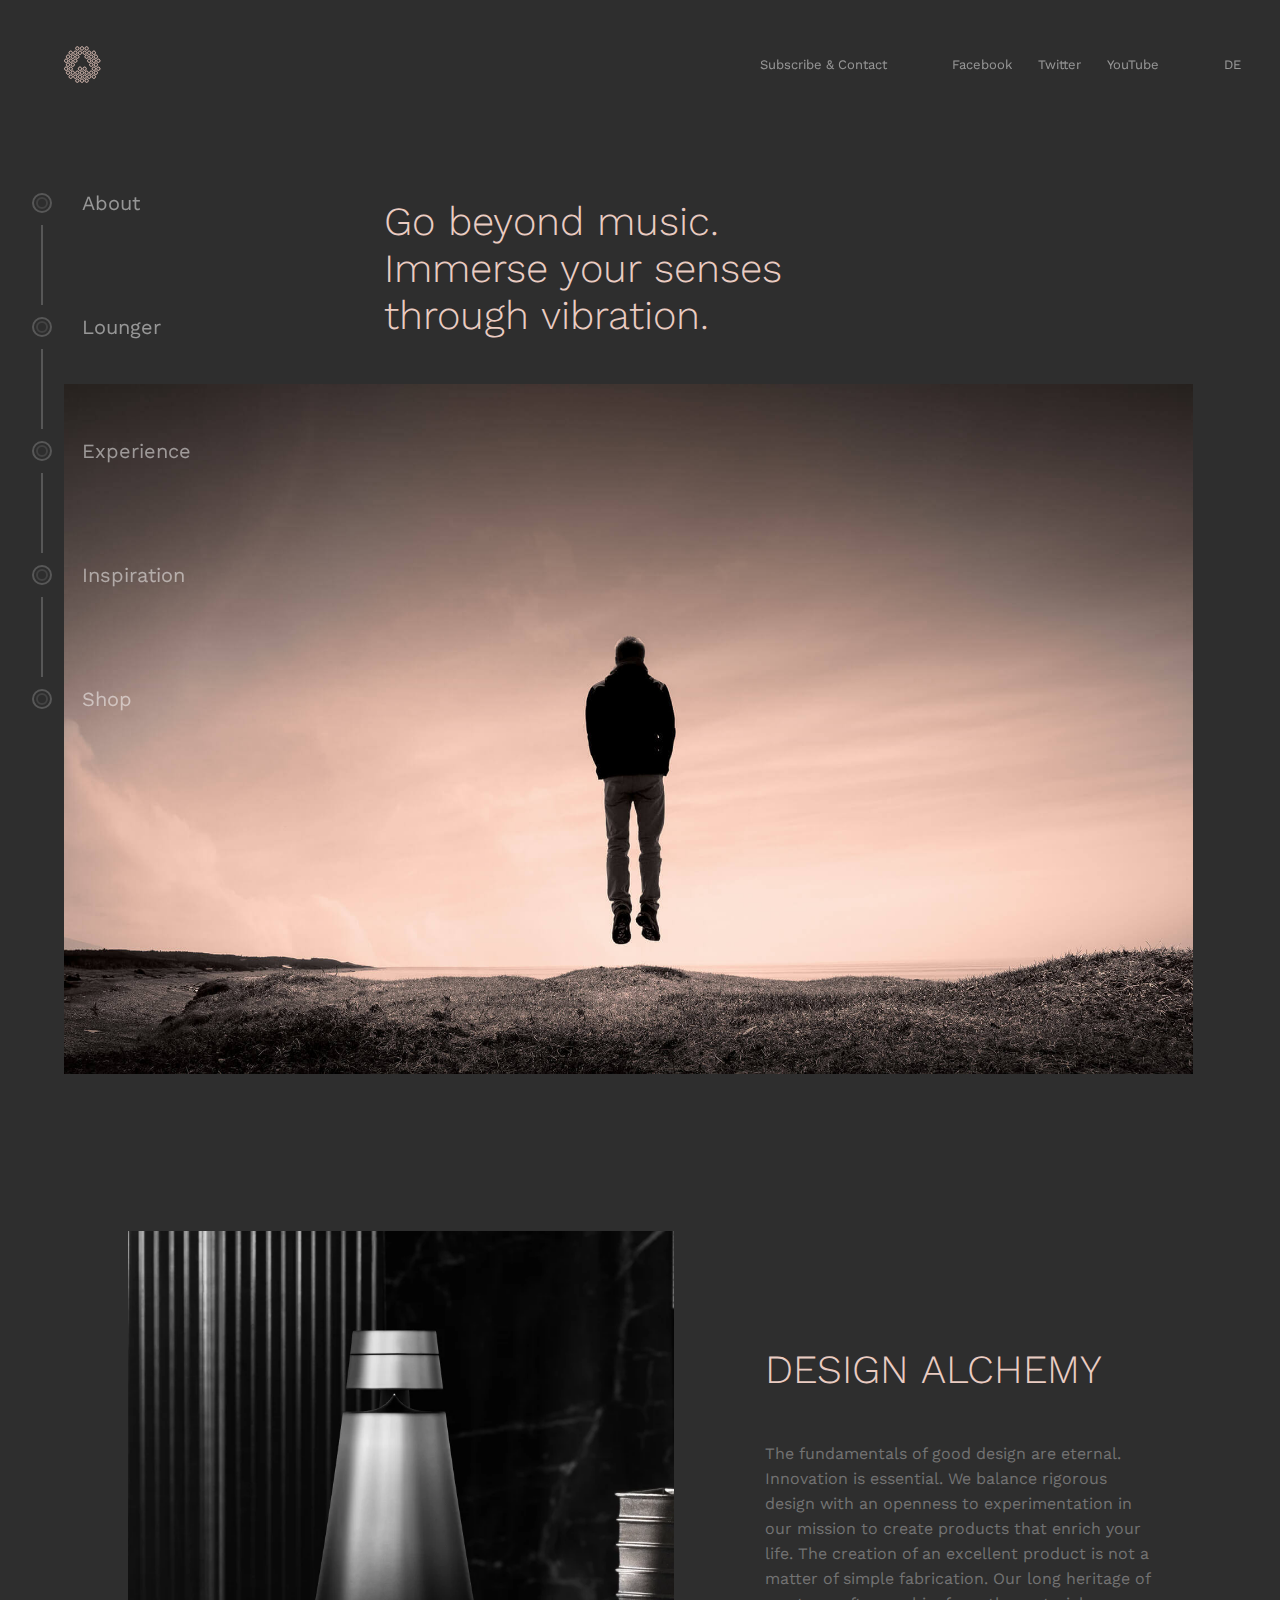
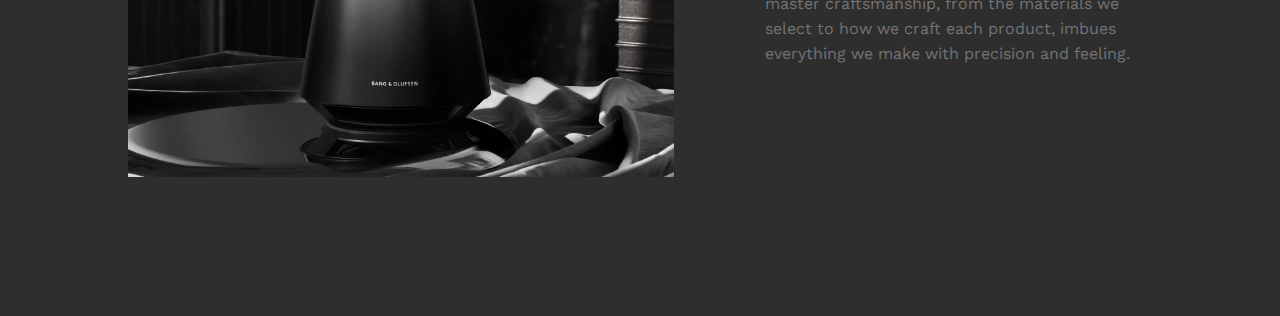
==== index.html @ e0704781 "Projekt Headphones" ====
<!DOCTYPE html>
<html lang="en">

<head>
    <meta charset="UTF-8">
    <meta http-equiv="X-UA-Compatible" content="IE=edge">
    <meta name="viewport" content="width=device-width, initial-scale=1.0">
    <title>Projekt Headphones</title>
    <link rel="stylesheet" href="assets/css/style.css">
</head>

<body>
    <header>
        <nav class="nav">
            <img src="./assets/img/logo.svg" alt="logo">
            <ul>
                <li> Subscribe & Contact</li>
                <div>
                    <li>Facebook</li>
                    <li>Twitter</li>
                    <li>YouTube</li>
                </div>
                <li>DE</li>
            </ul>
        </nav>
        <aside>
            <nav class="asideNav">
                <ul>
                    <li>
                        <div class="doubleBorder"></div>
                        <a href="#index">About</a>
                    <li>
                    <li class="verticalLine"></li>
                    <li>
                        <div class="doubleBorder"></div>
                        <a href="#lounger">Lounger</a>
                    </li>
                    <li class="verticalLine"></li>
                    <li>
                        <div class="doubleBorder"></div>
                        <a href="#experience">Experience</a>
                    </li>
                    <li class="verticalLine"></li>
                    <li>
                        <div class="doubleBorder"></div>
                        <a href="#inspiration">Inspiration</a>
                    </li>
                    <li class="verticalLine"></li>
                    <li>
                        <div class="doubleBorder"></div>
                        <a href="#shop">Shop</a>
                    </li>
                </ul>
            </nav>
        </aside>
    </header>
    <main>
        <section>
            <h1>Go beyond music. Immerse your senses through vibration.</h1>
            <div><img src="./assets/img/section-about-1.jpg" alt="human on background"></div>
            <section class="sectionZwei">
                <div><img src="./assets/img/BS1_NYC_Home.webp" alt="Bang Olufson"> </div>
                <article class="information">
                    <h2>DESIGN ALCHEMY </h2>
                    <p>The fundamentals of good design are eternal. Innovation is essential. We balance rigorous design
                        with an openness to experimentation in our mission to create products that enrich your life. The
                        creation of an excellent product is not a matter of simple fabrication. Our long heritage of
                        master craftsmanship, from the materials we select to how we craft each product, imbues
                        everything we make with precision and feeling.
                    </p>
                </article>
            </section>
        </section>
    </main>
</body>

</html>
---- assets/css/style.css ----
/* font-family: 'Work Sans', sans-serif;
Farben: #2e2e2e / #867772 / rgb(234, 204, 194) / #ebccc2 / #fff / rgb(115, 115, 115)  */

@import url('https://fonts.googleapis.com/css2?family=Work+Sans:ital,wght@0,200;0,300;0,400;0,500;0,600;1,300&display=swap');
* {
    margin: 0;
    padding: 0;
    box-sizing: border-box;
    font-family: 'Work Sans', sans-serif;
    color: #fff;
}

body {
    background-color: #2e2e2e;
}

header {
    position: fixed;
    right: 0;
    left: 0;
    top: 1;
}

/* ################################### Header ############################## */

.nav {
    display: flex;
    justify-content: space-between;
    padding: 1em;
    font-size: 13px;
    width: 100%;
}

.nav img {
    margin-left: 4vw;
}

.nav ul {
    display: flex;
    list-style: none;
    padding: 1em;
}

.nav ul div {
    display: flex;
    justify-content: space-around;
    margin: 0 3em;
}

.nav ul li {
    padding: 1em;
    opacity: 0.5
}

/* ######################## ASIDE NAV #################### */

.asideNav {
    margin: 5em 2em;
    width: 100%;
}

.asideNav ul {
    list-style: none;
}

.asideNav a {
    text-decoration: none;
    font-size: 20px;
    opacity: 0.5;
    margin-left: 1.5em;
}

.asideNav ul li {
    display: flex;
    align-items: center;
}

.doubleBorder {
    border: 2px solid #fff;
    border-radius: 50%;
    width: 20px;
    height: 20px;
    position: relative;
    display: block;
    opacity: 0.2;
}

.doubleBorder:before {
    background: none;
    border: 2px solid #fff;
    border-radius: 50%;
    content: "";
    display: block;
    opacity: 0.5;
    position: absolute;
    top: 2px;
    left: 2px;
    right: 2px;
    bottom: 2px;
}

.asideNav .verticalLine {
    list-style: none;
    border-left: 2px solid #fff;
    height: 5em;
    opacity: 0.2;
    margin: 10px 0 10px 9px;
}

/* ################################ Main Section ############################# */

main section:nth-of-type(1) {
    margin: 2vh 5vw 15vh 5vw;
    padding-top: 15vh;
}

main section:nth-of-type(1) div>img {
    width: 98%;
}

main section:nth-of-type(1) h1 {
    color: rgb(234, 204, 194);
    font-size: 40px;
    font-weight: 300;
    width: 35vw;
    margin: 5vh 25vw;
}

main .sectionZwei {
    display: flex;
    justify-content: center;
    align-items: center;
    padding-top: 15vh;
}

main .sectionZwei .information {
    width: 45vw;
    margin-left: 5em;
}

main .sectionZwei .information h2 {
    color: rgb(234, 204, 194);
    font-size: 40px;
    font-weight: 300;
}

main .sectionZwei .information p {
    color: rgb(115, 115, 115);
    margin-top: 3em;
    line-height: 25px;
}
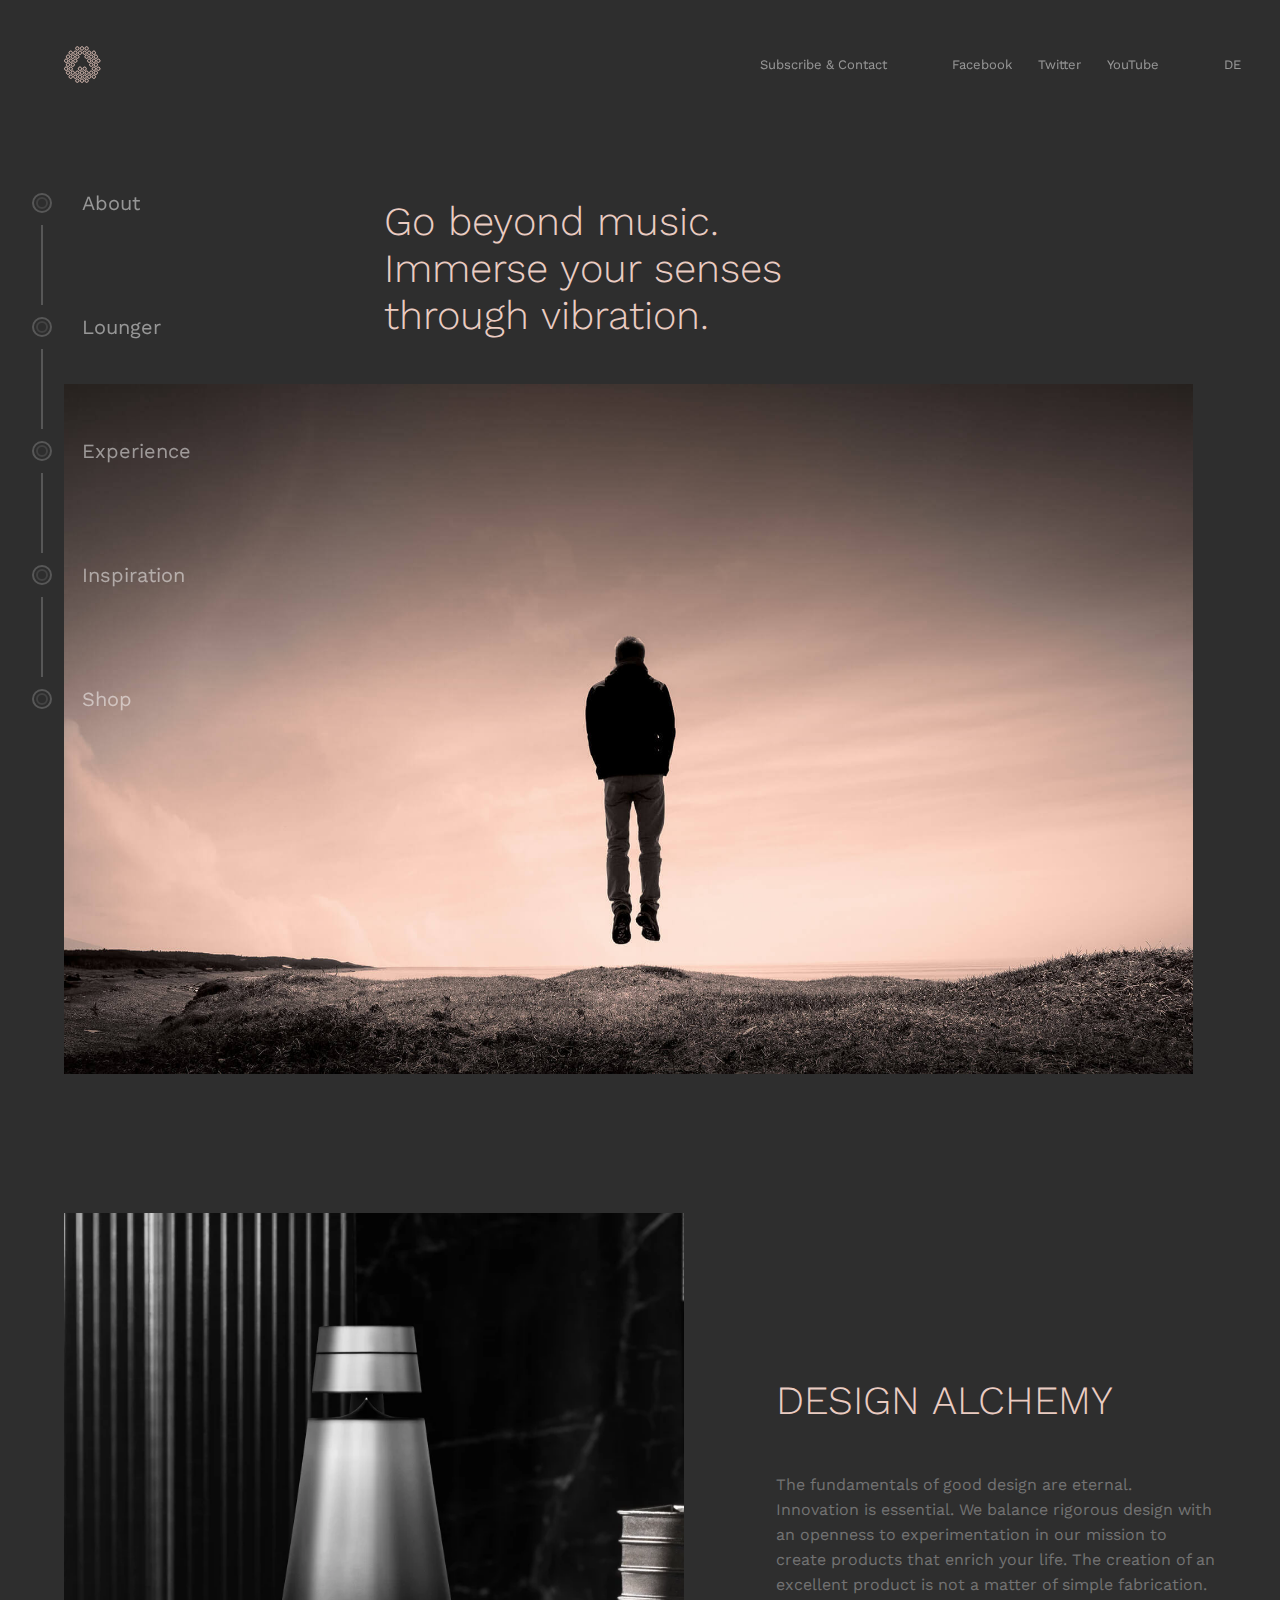
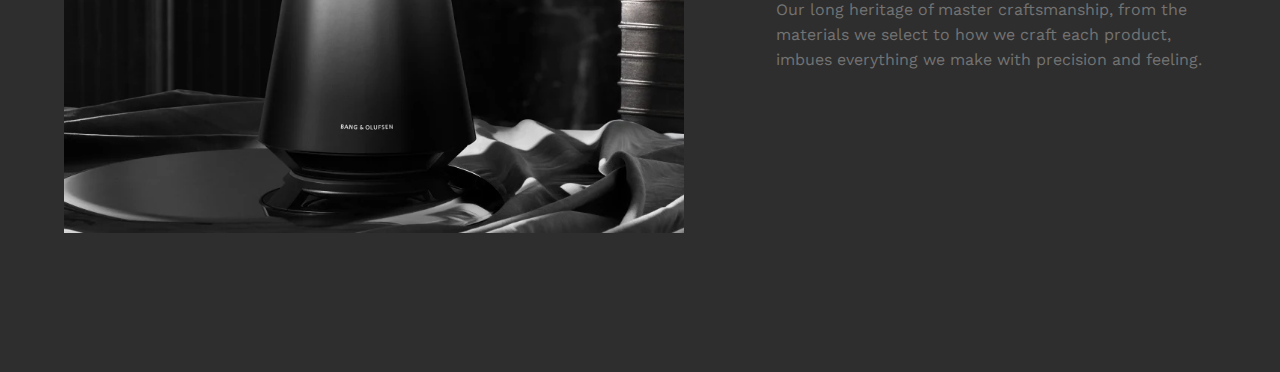
==== commit 949688fe: "Projekt Headphones" ====
--- a/index.html
+++ b/index.html
@@ -33,29 +33,29 @@
                     <li class="verticalLine"></li>
                     <li>
                         <div class="doubleBorder"></div>
-                        <a href="#lounger">Lounger</a>
+                        <a href="./assets/html/lounger.html">Lounger</a>
                     </li>
                     <li class="verticalLine"></li>
                     <li>
                         <div class="doubleBorder"></div>
-                        <a href="#experience">Experience</a>
+                        <a href="./assets/html/experience.html">Experience</a>
                     </li>
                     <li class="verticalLine"></li>
                     <li>
                         <div class="doubleBorder"></div>
-                        <a href="#inspiration">Inspiration</a>
+                        <a href="./assets/html/inspiration.html">Inspiration</a>
                     </li>
                     <li class="verticalLine"></li>
                     <li>
                         <div class="doubleBorder"></div>
-                        <a href="#shop">Shop</a>
+                        <a href="./assets/html/shop.html">Shop</a>
                     </li>
                 </ul>
             </nav>
         </aside>
     </header>
     <main>
-        <section>
+        <section class="hero">
             <h1>Go beyond music. Immerse your senses through vibration.</h1>
             <div><img src="./assets/img/section-about-1.jpg" alt="human on background"></div>
             <section class="sectionZwei">
--- a/assets/css/style.css
+++ b/assets/css/style.css
@@ -109,7 +109,7 @@
 
 /* ################################ Main Section ############################# */
 
-main section:nth-of-type(1) {
+main .hero {
     margin: 2vh 5vw 15vh 5vw;
     padding-top: 15vh;
 }
@@ -148,4 +148,95 @@
     color: rgb(115, 115, 115);
     margin-top: 3em;
     line-height: 25px;
+}
+
+/* ######################## Lounger Styles ##################### */
+
+.mainZwei {
+    display: grid;
+    grid-template-columns: repeat(3, 1fr);
+    grid-template-rows: 100vh;
+}
+
+.mainZwei section:nth-of-type(1) img {
+    width: 100%;
+}
+
+.mainZwei section:nth-of-type(1) {
+    background: url("../img/section-voyager.jpg") center/cover no-repeat;
+    height: 100%;
+    grid-column: 1/3;
+    grid-row: 1/2;
+    margin: 0;
+    padding: 0;
+}
+
+.lounger {
+    grid-column: 3/4;
+    margin: 20vh auto;
+    padding: 1em;
+}
+
+.lounger h2 {
+    color: rgb(234, 204, 194);
+    font-size: 40px;
+    font-weight: 300;
+    margin-bottom: 2em;
+}
+
+.lounger p {
+    color: rgb(115, 115, 115);
+    margin-top: 1em;
+    line-height: 25px;
+}
+
+/* ########################### Experience Style ########################### */
+
+.mainZwei #experience {
+    background: url("../img/section-experience-1.jpg") center/cover no-repeat;
+    height: 100%;
+    grid-column: 1/3;
+    grid-row: 1/2;
+    margin: 0;
+    padding: 0;
+}
+
+/* ################## Inspiration Style ################### */
+
+.mainDrei {}
+
+/*####################### Shop Style ###################### */
+
+.mainZwei #shop {
+    background: url("../img/section-composition4.jpg") center/cover no-repeat;
+    height: 100%;
+    grid-column: 1/3;
+    grid-row: 1/2;
+    margin: 0;
+    padding: 0;
+}
+
+.mainZwei .shopping {
+    margin: 5em 2em;
+    text-align: center;
+}
+
+.mainZwei .shopping h2 {
+    color: rgb(234, 204, 194);
+    font-size: 40px;
+    font-weight: 300;
+    margin-bottom: 2vh;
+}
+
+.mainZwei .shopping p {
+    color: rgb(115, 115, 115);
+    margin-top: 1vh;
+}
+
+.mainZwei .shopping button {
+    background: rgb(234, 204, 194);
+    margin: 3vh 5vw;
+    padding: 1em 3em;
+    border: 2px solid rgb(234, 204, 194);
+    color: #2e2e2e;
 }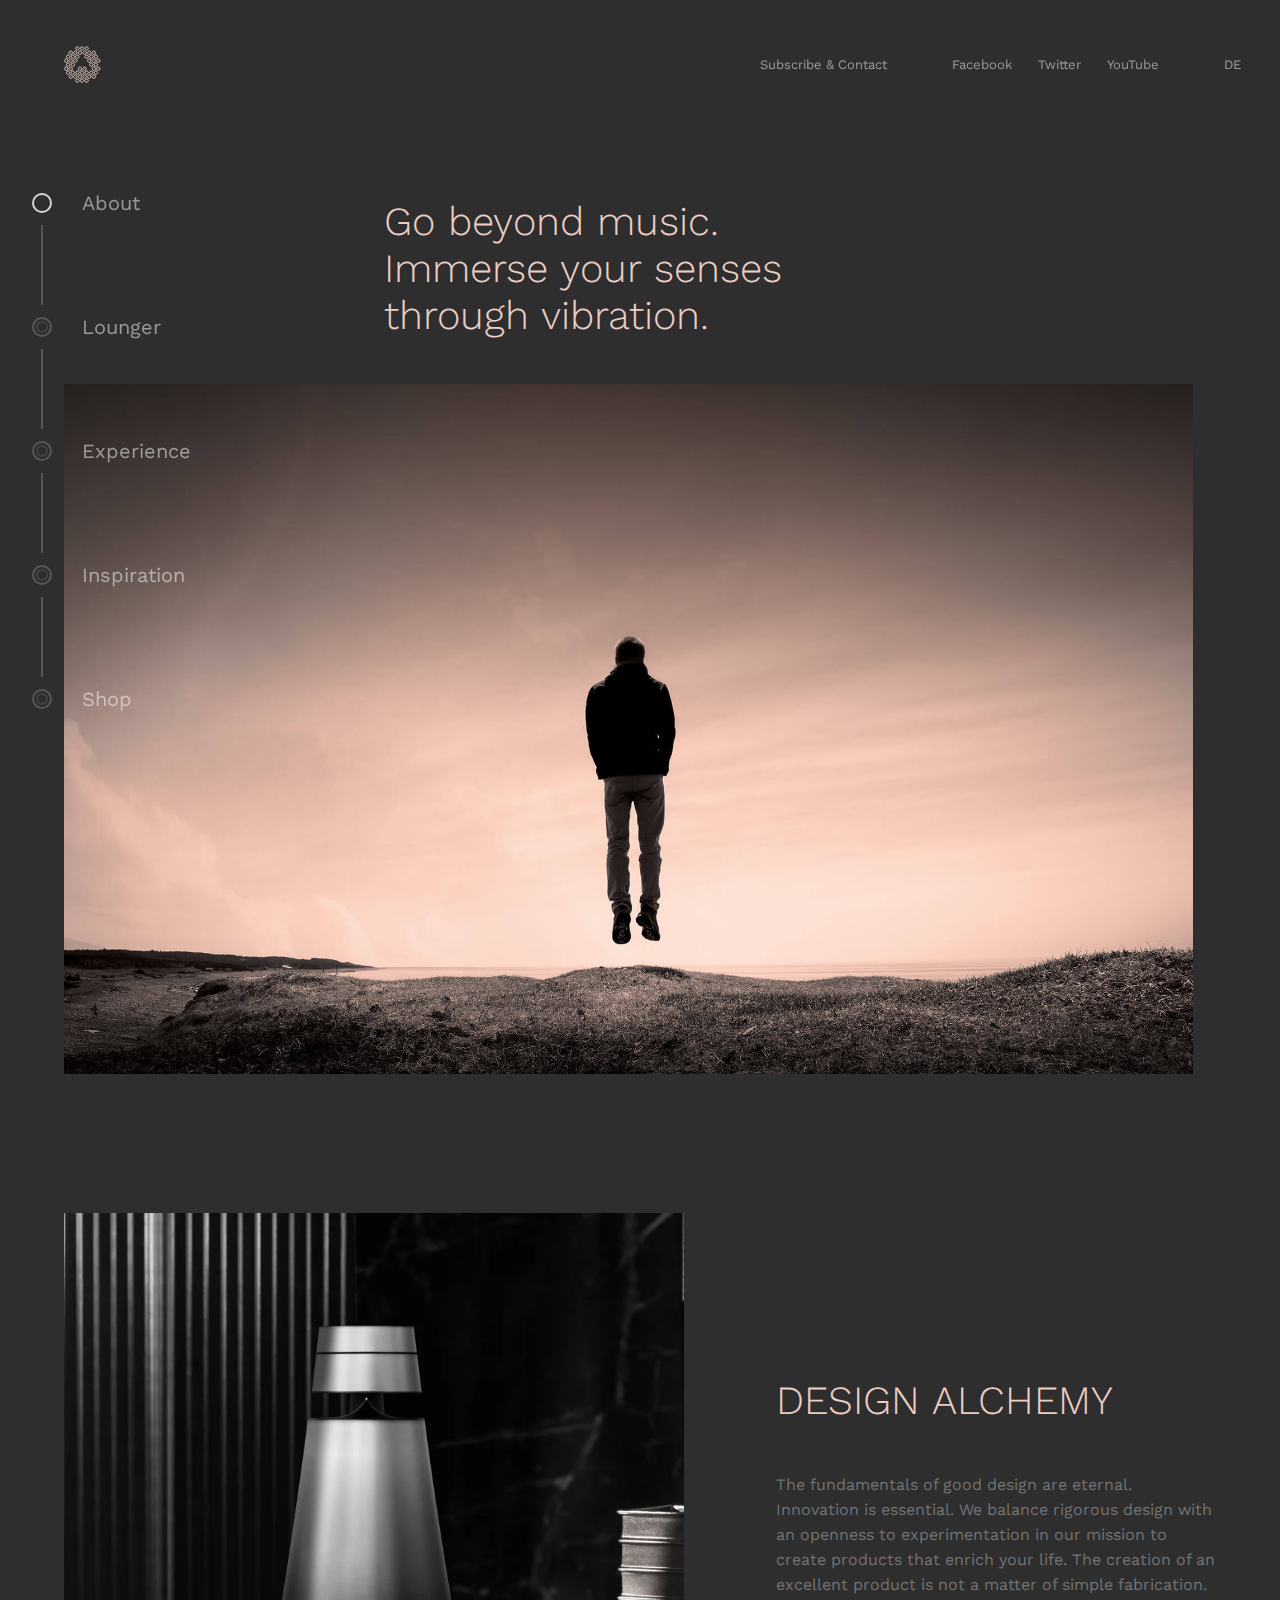
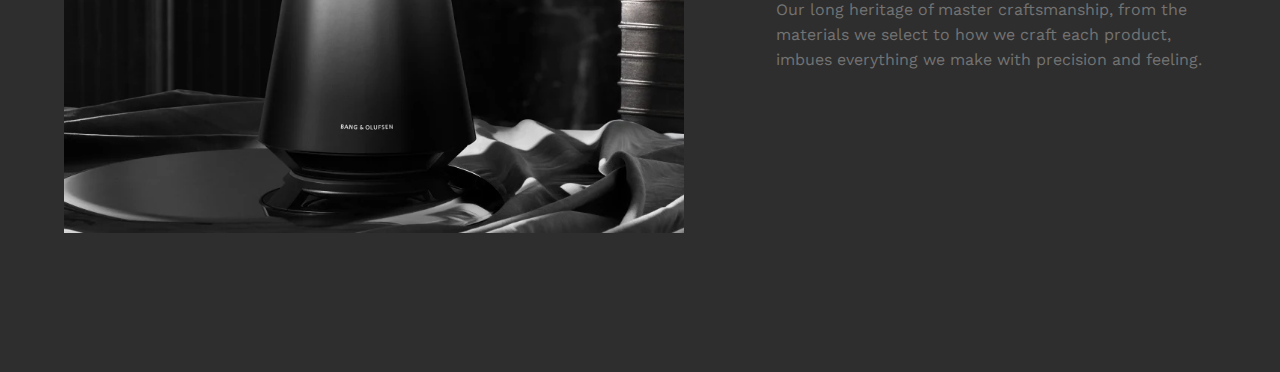
==== commit b4d8a432: "Projekt Headphones" ====
--- a/index.html
+++ b/index.html
@@ -27,7 +27,7 @@
             <nav class="asideNav">
                 <ul>
                     <li>
-                        <div class="doubleBorder"></div>
+                        <div class="doubleBorder, activeDot"></div>
                         <a href="#index">About</a>
                     <li>
                     <li class="verticalLine"></li>
--- a/assets/css/style.css
+++ b/assets/css/style.css
@@ -52,6 +52,12 @@
     opacity: 0.5
 }
 
+.nav ul li:hover {
+    text-decoration: underline;
+    opacity: 1;
+    transition: opacity ease 1s;
+}
+
 /* ######################## ASIDE NAV #################### */
 
 .asideNav {
@@ -60,7 +66,8 @@
 }
 
 .asideNav ul {
-    list-style: none;
+    list-style:circle;
+    color:#fff;
 }
 
 .asideNav a {
@@ -98,7 +105,15 @@
     right: 2px;
     bottom: 2px;
 }
-
+.activeDot {
+    border: 2px solid #fff;
+    border-radius: 50%;
+    width: 20px;
+    height: 20px;
+    position: relative;
+    display: block;
+    opacity: 0.8;
+}
 .asideNav .verticalLine {
     list-style: none;
     border-left: 2px solid #fff;
@@ -106,6 +121,13 @@
     opacity: 0.2;
     margin: 10px 0 10px 9px;
 }
+
+  .asideNav a:hover {
+    color:#fff;
+   opacity:1;
+   transition: opacity ease 0.6s;
+  }
+
 
 /* ################################ Main Section ############################# */
 
@@ -202,9 +224,49 @@
 }
 
 /* ################## Inspiration Style ################### */
-
-.mainDrei {}
-
+.mainDrei {
+    margin-left: 18vw;
+}
+.mainDrei section:nth-of-type(1) {
+    padding: 5em 5em;
+}
+
+.mainDrei h2, .mainDrei p:nth-of-type(1) {
+    color: rgb(234, 204, 194);
+    font-size: 40px;
+    font-weight:normal;
+}
+.mainDrei p{
+    color: rgb(115, 115, 115);
+    margin: 2vh 0;
+}
+.mainDrei section:nth-of-type(2){
+    margin-bottom: 15vh;
+}
+.mainDrei section:nth-of-type(2) div
+{
+    margin-top: 10vh;
+    margin-bottom: 4vh;
+}
+.mainDrei section:nth-of-type(2) div > span{
+    border:2px solid white;
+    padding:1vh 1vw;
+}
+.mainDrei .sound {
+    display: grid;
+    grid-template-columns: repeat(2,1fr);
+}
+#soundImg, #soundImgEins {
+    width:100%;
+}
+.mainDrei .sound article {
+    justify-self: center;
+    align-self: center;
+}
+.mainDrei .sound article p:nth-of-type(2){
+    width:38vw;
+    line-height: 25px;
+}
 /*####################### Shop Style ###################### */
 
 .mainZwei #shop {
